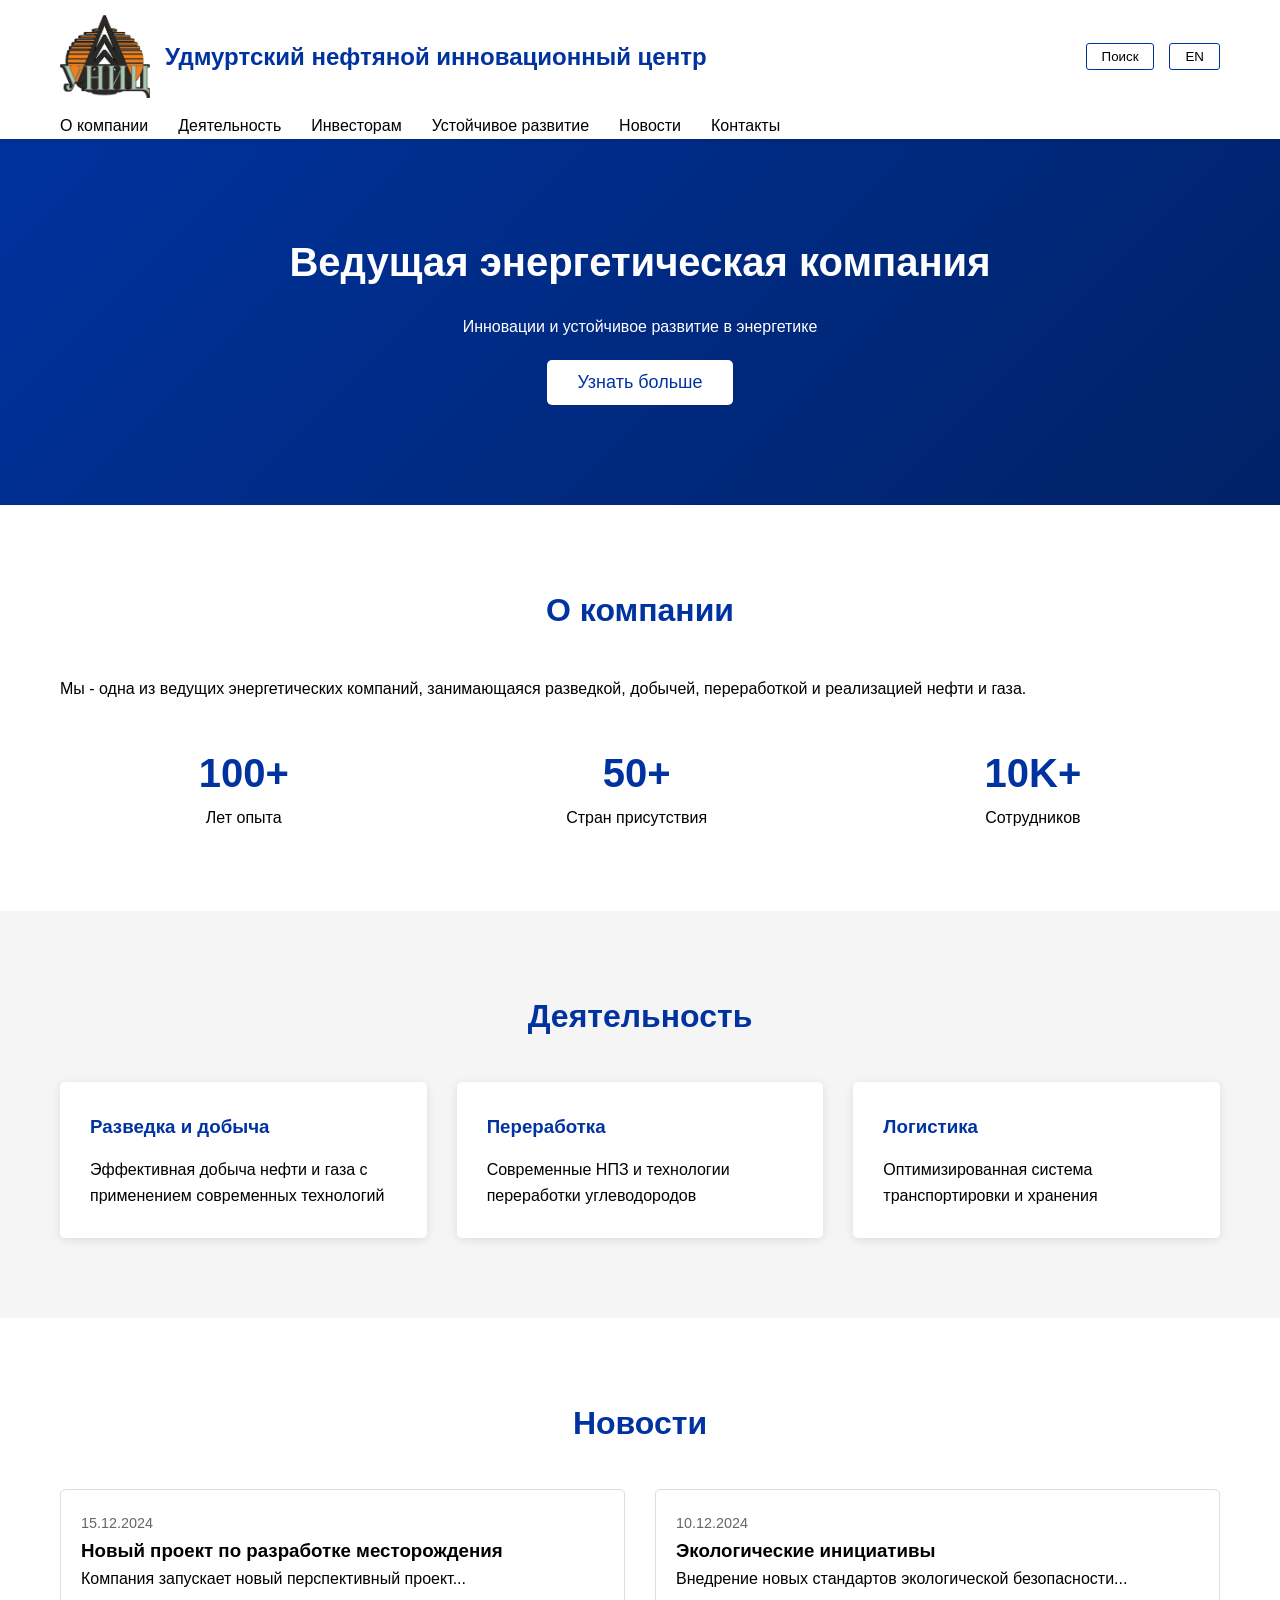
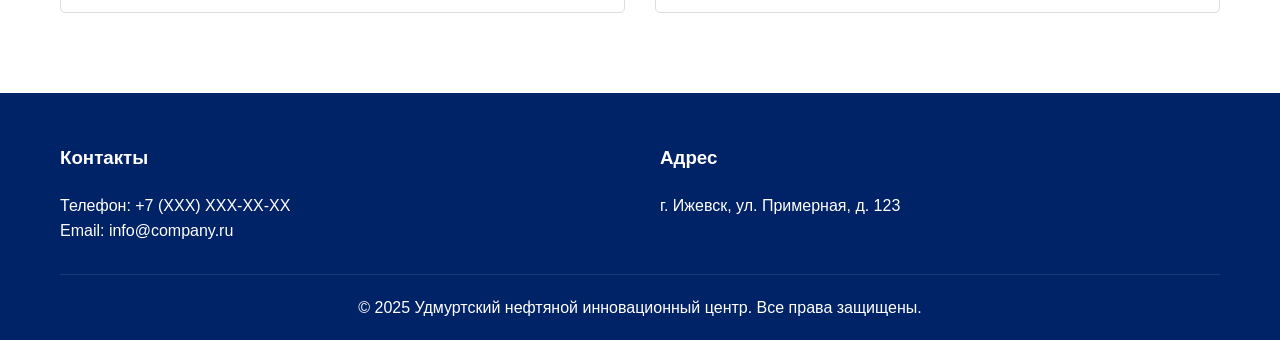
==== index.html @ d70a59a1 "Добавлены .gitignore и HTML шаблон с логотипом УНИЦ" ====
<!DOCTYPE html>
<html lang="ru">
<head>
    <meta charset="UTF-8">
    <meta name="viewport" content="width=device-width, initial-scale=1.0">
    <title>УНИЦ</title>
    <style>
        /* Основные стили */
        * {
            margin: 0;
            padding: 0;
            box-sizing: border-box;
        }

        body {
            font-family: 'Arial', sans-serif;
            color: #000000;
            line-height: 1.6;
        }

        .container {
            max-width: 1200px;
            margin: 0 auto;
            padding: 0 20px;
        }

        /* Цвета */
        :root {
            --primary-blue: #0033a0;
            --dark-blue: #002266;
            --light-blue: #0055cc;
            --white: #ffffff;
            --black: #000000;
            --gray: #f5f5f5;
        }

        /* Шапка */
        .header {
            background: var(--white);
            box-shadow: 0 2px 5px rgba(0,0,0,0.1);
            position: fixed;
            width: 100%;
            top: 0;
            z-index: 1000;
        }

        .header-top {
            display: flex;
            justify-content: space-between;
            align-items: center;
            padding: 15px 0;
        }

        .logo {
            display: flex;
            align-items: center;
            gap: 15px;
        }

        .logo h1 {
            color: var(--primary-blue);
            font-size: 24px;
            white-space: nowrap;
        }

        .logo img {
            display: block;
        }

        .nav-list {
            display: flex;
            list-style: none;
            gap: 30px;
        }

        .nav-list a {
            text-decoration: none;
            color: var(--black);
            font-weight: 500;
            transition: color 0.3s;
        }

        .nav-list a:hover {
            color: var(--primary-blue);
        }

        .header-actions {
            display: flex;
            gap: 15px;
        }

        .search-btn, .lang-switcher, .menu-toggle {
            background: none;
            border: 1px solid var(--primary-blue);
            padding: 5px 15px;
            cursor: pointer;
            border-radius: 3px;
        }

        .menu-toggle {
            display: none;
        }

        /* Главный баннер */
        .hero {
            background: linear-gradient(135deg, var(--primary-blue), var(--dark-blue));
            color: var(--white);
            padding: 150px 0 100px;
            text-align: center;
            margin-top: 80px;
        }

        .hero h2 {
            font-size: 2.5em;
            margin-bottom: 20px;
        }

        .cta-button {
            background: var(--white);
            color: var(--primary-blue);
            border: none;
            padding: 12px 30px;
            font-size: 18px;
            border-radius: 5px;
            cursor: pointer;
            margin-top: 20px;
        }

        /* Секции */
        .section {
            padding: 80px 0;
        }

        .section h2 {
            color: var(--primary-blue);
            margin-bottom: 40px;
            text-align: center;
            font-size: 2em;
        }

        .about {
            background: var(--white);
        }

        .stats {
            display: flex;
            justify-content: space-around;
            margin-top: 40px;
        }

        .stat-item {
            text-align: center;
        }

        .stat-item h3 {
            color: var(--primary-blue);
            font-size: 2.5em;
        }

        /* Деятельность */
        .activities {
            background: var(--gray);
        }

        .activities-grid {
            display: grid;
            grid-template-columns: repeat(auto-fit, minmax(300px, 1fr));
            gap: 30px;
        }

        .activity-card {
            background: var(--white);
            padding: 30px;
            border-radius: 5px;
            box-shadow: 0 2px 10px rgba(0,0,0,0.1);
        }

        .activity-card h3 {
            color: var(--primary-blue);
            margin-bottom: 15px;
        }

        /* Новости */
        .news-grid {
            display: grid;
            grid-template-columns: repeat(auto-fit, minmax(300px, 1fr));
            gap: 30px;
        }

        .news-card {
            border: 1px solid #ddd;
            border-radius: 5px;
            overflow: hidden;
        }

        .news-content {
            padding: 20px;
        }

        .news-date {
            color: #666;
            font-size: 0.9em;
        }

        /* Футер */
        .footer {
            background: var(--dark-blue);
            color: var(--white);
            padding: 50px 0 20px;
        }

        .footer-content {
            display: grid;
            grid-template-columns: repeat(auto-fit, minmax(250px, 1fr));
            gap: 40px;
            margin-bottom: 30px;
        }

        .footer-section h3 {
            margin-bottom: 20px;
        }

        .footer-bottom {
            text-align: center;
            padding-top: 20px;
            border-top: 1px solid rgba(255,255,255,0.1);
        }

        /* Адаптивность */
        @media (max-width: 768px) {
            .menu-toggle {
                display: block;
            }

            .nav {
                display: none;
            }

            .nav-open {
                display: block;
            }

            .nav-list {
                flex-direction: column;
                gap: 10px;
            }

            .stats {
                flex-direction: column;
                gap: 20px;
            }

            .hero h2 {
                font-size: 2em;
            }

            .logo h1 {
                font-size: 18px;
            }

            .logo img {
                width: 70px;
            }
        }

        @media (max-width: 480px) {
            .logo h1 {
                font-size: 16px;
            }

            .logo img {
                width: 60px;
            }
        }
    </style>
</head>
<body>
    <!-- Шапка -->
    <header class="header">
        <div class="container">
            <div class="header-top">
                <div class="logo">
                    <img src="images/ikonYNICZ.png" alt="Логотип УНИЦ" width="90">
                    <h1>Удмуртский нефтяной инновационный центр</h1>
                </div>
                <div class="header-actions">
                    <button class="search-btn">Поиск</button>
                    <button class="lang-switcher">EN</button>
                    <button class="menu-toggle" onclick="toggleMenu()">☰</button>
                </div>
            </div>
            <nav class="nav" id="mainNav">
                <ul class="nav-list">
                    <li><a href="#about">О компании</a></li>
                    <li><a href="#activities">Деятельность</a></li>
                    <li><a href="#investors">Инвесторам</a></li>
                    <li><a href="#sustainability">Устойчивое развитие</a></li>
                    <li><a href="#news">Новости</a></li>
                    <li><a href="#contacts">Контакты</a></li>
                </ul>
            </nav>
        </div>
    </header>

    <!-- Главный баннер -->
    <section class="hero">
        <div class="container">
            <h2>Ведущая энергетическая компания</h2>
            <p>Инновации и устойчивое развитие в энергетике</p>
            <button class="cta-button" onclick="scrollToSection('about')">Узнать больше</button>
        </div>
    </section>

    <!-- О компании -->
    <section id="about" class="about section">
        <div class="container">
            <h2>О компании</h2>
            <div class="about-content">
                <p>Мы - одна из ведущих энергетических компаний, занимающаяся разведкой, добычей, переработкой и реализацией нефти и газа.</p>
                <div class="stats">
                    <div class="stat-item">
                        <h3>100+</h3>
                        <p>Лет опыта</p>
                    </div>
                    <div class="stat-item">
                        <h3>50+</h3>
                        <p>Стран присутствия</p>
                    </div>
                    <div class="stat-item">
                        <h3>10K+</h3>
                        <p>Сотрудников</p>
                    </div>
                </div>
            </div>
        </div>
    </section>

    <!-- Деятельность -->
    <section id="activities" class="activities section">
        <div class="container">
            <h2>Деятельность</h2>
            <div class="activities-grid">
                <div class="activity-card">
                    <h3>Разведка и добыча</h3>
                    <p>Эффективная добыча нефти и газа с применением современных технологий</p>
                </div>
                <div class="activity-card">
                    <h3>Переработка</h3>
                    <p>Современные НПЗ и технологии переработки углеводородов</p>
                </div>
                <div class="activity-card">
                    <h3>Логистика</h3>
                    <p>Оптимизированная система транспортировки и хранения</p>
                </div>
            </div>
        </div>
    </section>

    <!-- Новости -->
    <section id="news" class="news section">
        <div class="container">
            <h2>Новости</h2>
            <div class="news-grid">
                <div class="news-card">
                    <div class="news-content">
                        <span class="news-date">15.12.2024</span>
                        <h3>Новый проект по разработке месторождения</h3>
                        <p>Компания запускает новый перспективный проект...</p>
                    </div>
                </div>
                <div class="news-card">
                    <div class="news-content">
                        <span class="news-date">10.12.2024</span>
                        <h3>Экологические инициативы</h3>
                        <p>Внедрение новых стандартов экологической безопасности...</p>
                    </div>
                </div>
            </div>
        </div>
    </section>

    <!-- Футер -->
    <footer class="footer">
        <div class="container">
            <div class="footer-content">
                <div class="footer-section">
                    <h3>Контакты</h3>
                    <p>Телефон: +7 (XXX) XXX-XX-XX</p>
                    <p>Email: info@company.ru</p>
                </div>
                <div class="footer-section">
                    <h3>Адрес</h3>
                    <p>г. Ижевск, ул. Примерная, д. 123</p>
                </div>
            </div>
            <div class="footer-bottom">
                <p>&copy; 2025 Удмуртский нефтяной инновационный центр. Все права защищены.</p>
            </div>
        </div>
    </footer>

    <script>
        // Функция для переключения меню на мобильных устройствах
        function toggleMenu() {
            const nav = document.getElementById('mainNav');
            nav.classList.toggle('nav-open');
        }

        // Плавная прокрутка к секциям
        function scrollToSection(sectionId) {
            document.getElementById(sectionId).scrollIntoView({
                behavior: 'smooth'
            });
        }

        // Добавляем плавную прокрутку для всех ссылок навигации
        document.querySelectorAll('a[href^="#"]').forEach(anchor => {
            anchor.addEventListener('click', function (e) {
                e.preventDefault();
                const targetId = this.getAttribute('href').substring(1);
                scrollToSection(targetId);
                
                // Закрываем меню на мобильных после клика
                if (window.innerWidth <= 768) {
                    toggleMenu();
                }
            });
        });
    </script>
</body>
</html>
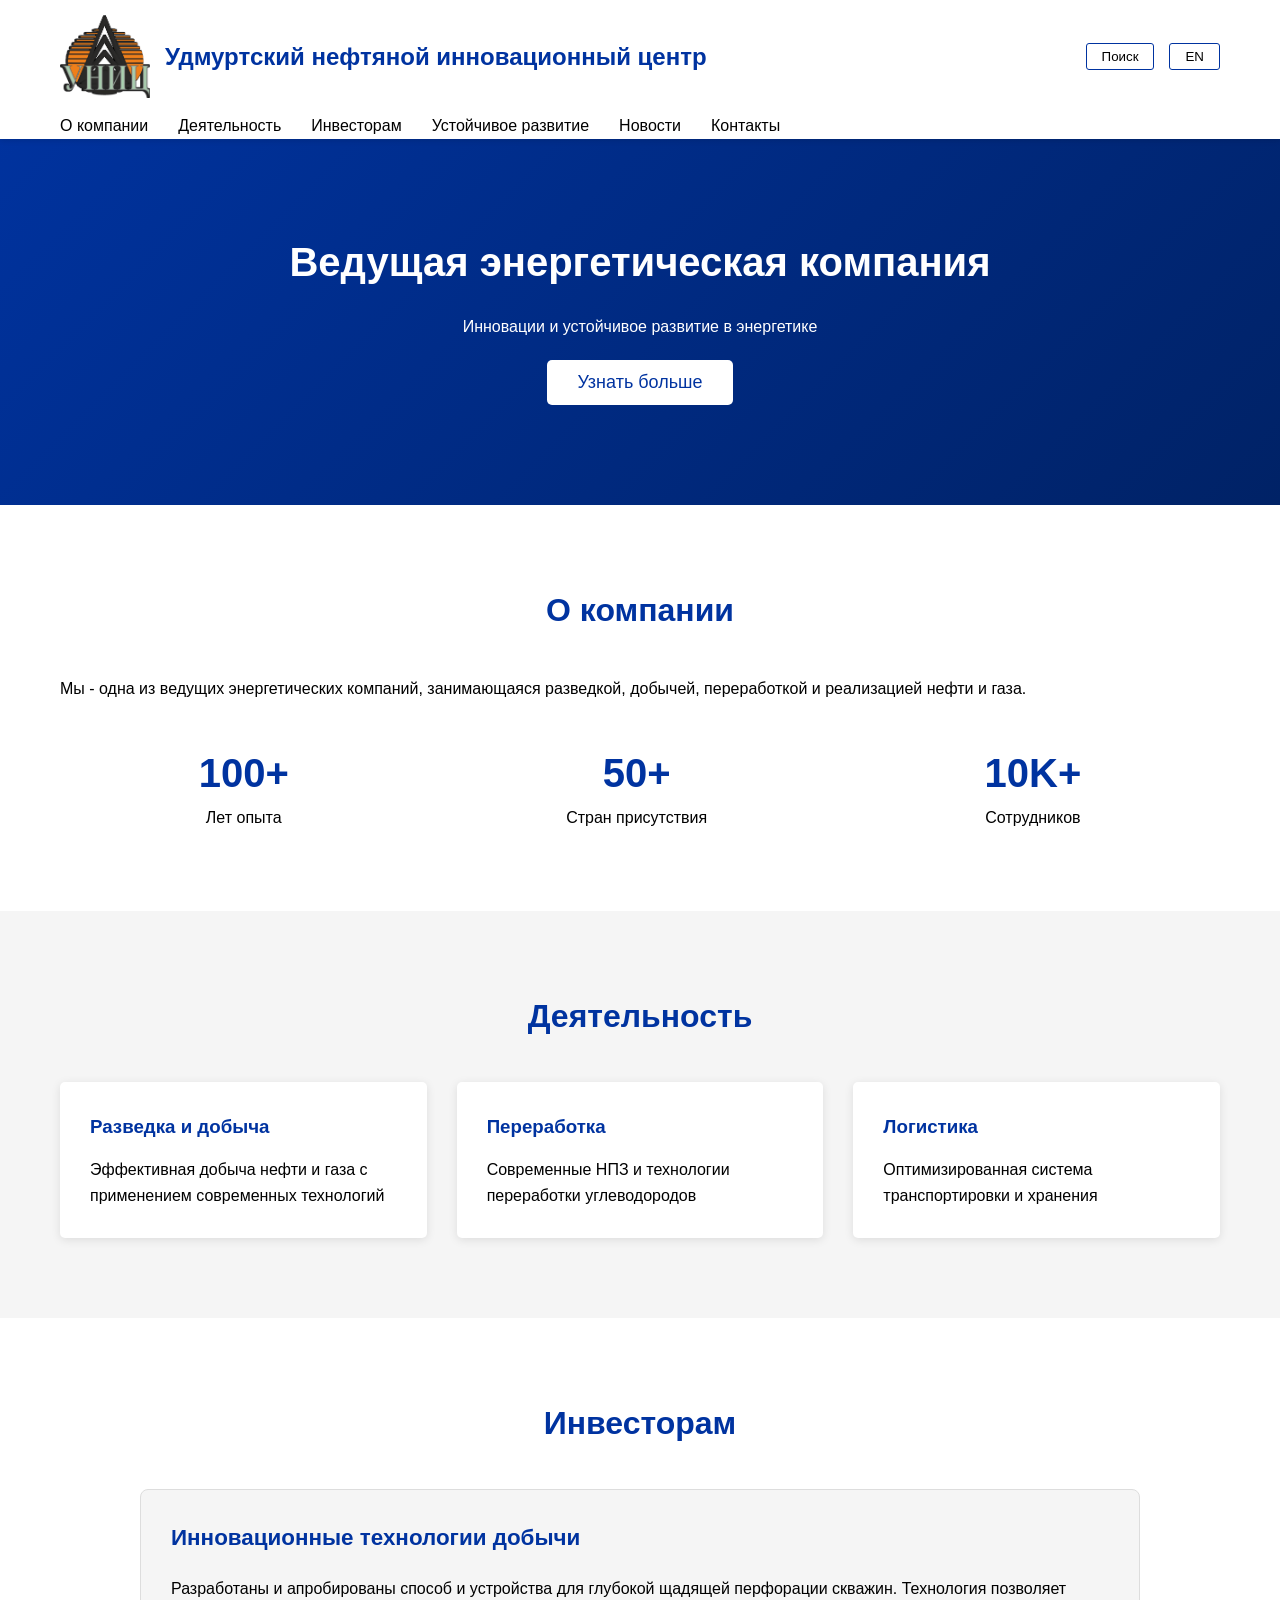
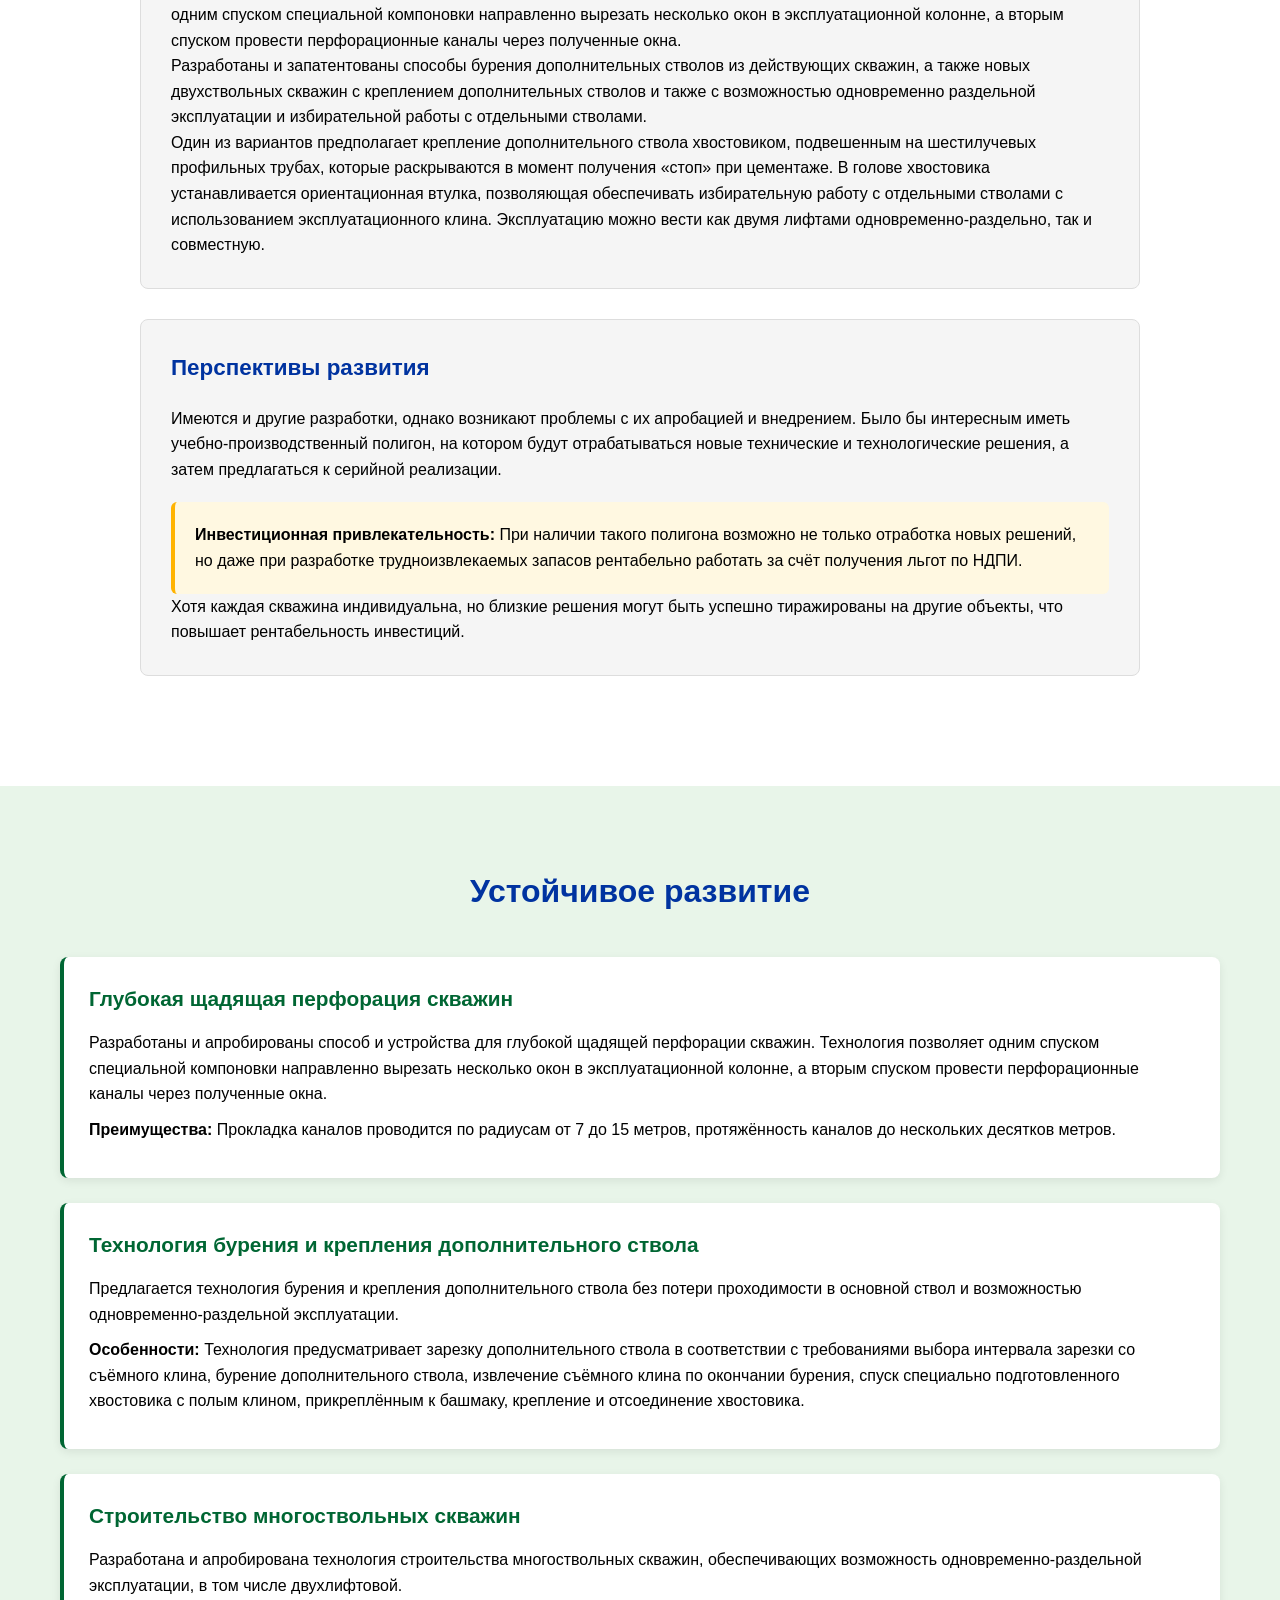
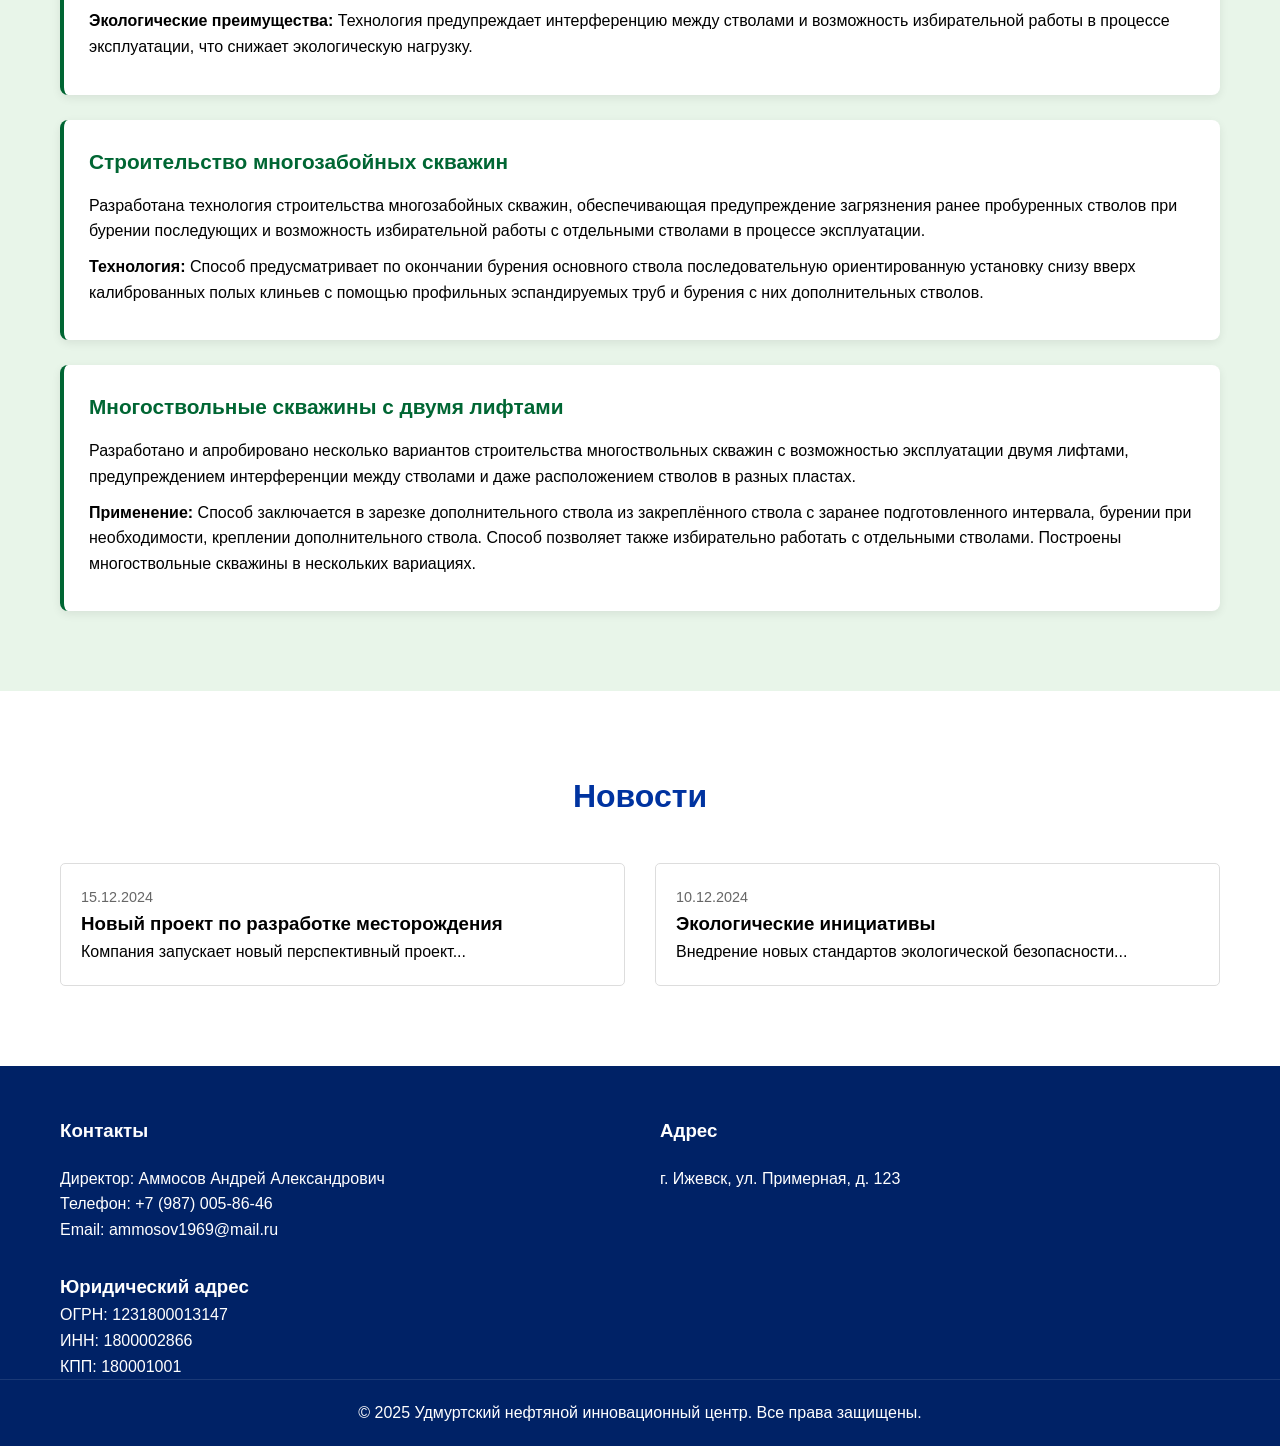
==== commit 993cf1ab: "устойчивое развитие и инвесторам модифийированы" ====
--- a/index.html
+++ b/index.html
@@ -32,6 +32,8 @@
             --white: #ffffff;
             --black: #000000;
             --gray: #f5f5f5;
+            --green: #006633;
+            --light-green: #e8f5e9;
         }
 
         /* Шапка */
@@ -180,6 +182,67 @@
             margin-bottom: 15px;
         }
 
+        /* Устойчивое развитие */
+        .sustainability {
+            background: var(--light-green);
+        }
+
+        .technology-list {
+            display: flex;
+            flex-direction: column;
+            gap: 25px;
+        }
+
+        .technology-item {
+            background: var(--white);
+            padding: 25px;
+            border-radius: 8px;
+            box-shadow: 0 3px 10px rgba(0,0,0,0.08);
+            border-left: 4px solid var(--green);
+        }
+
+        .technology-item h3 {
+            color: var(--green);
+            margin-bottom: 15px;
+            font-size: 1.3em;
+        }
+
+        .technology-item p {
+            margin-bottom: 10px;
+        }
+
+        /* Инвесторам */
+        .investors {
+            background: var(--white);
+        }
+
+        .investors-content {
+            max-width: 1000px;
+            margin: 0 auto;
+        }
+
+        .investors-block {
+            background: var(--gray);
+            padding: 30px;
+            border-radius: 8px;
+            margin-bottom: 30px;
+            border: 1px solid #ddd;
+        }
+
+        .investors-block h3 {
+            color: var(--primary-blue);
+            margin-bottom: 20px;
+            font-size: 1.4em;
+        }
+
+        .highlight {
+            background: #fff8e1;
+            padding: 20px;
+            border-radius: 6px;
+            border-left: 4px solid #ffb300;
+            margin-top: 20px;
+        }
+
         /* Новости */
         .news-grid {
             display: grid;
@@ -260,6 +323,14 @@
 
             .logo img {
                 width: 70px;
+            }
+
+            .technology-item {
+                padding: 20px;
+            }
+
+            .investors-block {
+                padding: 20px;
             }
         }
 
@@ -356,6 +427,72 @@
         </div>
     </section>
 
+    <!-- Инвесторам -->
+    <section id="investors" class="investors section">
+        <div class="container">
+            <h2>Инвесторам</h2>
+            <div class="investors-content">
+                <div class="investors-block">
+                    <h3>Инновационные технологии добычи</h3>
+                    <p>Разработаны и апробированы способ и устройства для глубокой щадящей перфорации скважин. Технология позволяет одним спуском специальной компоновки направленно вырезать несколько окон в эксплуатационной колонне, а вторым спуском провести перфорационные каналы через полученные окна.</p>
+                    
+                    <p>Разработаны и запатентованы способы бурения дополнительных стволов из действующих скважин, а также новых двухствольных скважин с креплением дополнительных стволов и также с возможностью одновременно раздельной эксплуатации и избирательной работы с отдельными стволами.</p>
+                    
+                    <p>Один из вариантов предполагает крепление дополнительного ствола хвостовиком, подвешенным на шестилучевых профильных трубах, которые раскрываются в момент получения «стоп» при цементаже. В голове хвостовика устанавливается ориентационная втулка, позволяющая обеспечивать избирательную работу с отдельными стволами с использованием эксплуатационного клина. Эксплуатацию можно вести как двумя лифтами одновременно-раздельно, так и совместную.</p>
+                </div>
+                
+                <div class="investors-block">
+                    <h3>Перспективы развития</h3>
+                    <p>Имеются и другие разработки, однако возникают проблемы с их апробацией и внедрением. Было бы интересным иметь учебно-производственный полигон, на котором будут отрабатываться новые технические и технологические решения, а затем предлагаться к серийной реализации.</p>
+                    
+                    <div class="highlight">
+                        <p><strong>Инвестиционная привлекательность:</strong> При наличии такого полигона возможно не только отработка новых решений, но даже при разработке трудноизвлекаемых запасов рентабельно работать за счёт получения льгот по НДПИ.</p>
+                    </div>
+                    
+                    <p>Хотя каждая скважина индивидуальна, но близкие решения могут быть успешно тиражированы на другие объекты, что повышает рентабельность инвестиций.</p>
+                </div>
+            </div>
+        </div>
+    </section>
+
+    <!-- Устойчивое развитие -->
+    <section id="sustainability" class="sustainability section">
+        <div class="container">
+            <h2>Устойчивое развитие</h2>
+            <div class="technology-list">
+                <div class="technology-item">
+                    <h3>Глубокая щадящая перфорация скважин</h3>
+                    <p>Разработаны и апробированы способ и устройства для глубокой щадящей перфорации скважин. Технология позволяет одним спуском специальной компоновки направленно вырезать несколько окон в эксплуатационной колонне, а вторым спуском провести перфорационные каналы через полученные окна.</p>
+                    <p><strong>Преимущества:</strong> Прокладка каналов проводится по радиусам от 7 до 15 метров, протяжённость каналов до нескольких десятков метров.</p>
+                </div>
+                
+                <div class="technology-item">
+                    <h3>Технология бурения и крепления дополнительного ствола</h3>
+                    <p>Предлагается технология бурения и крепления дополнительного ствола без потери проходимости в основной ствол и возможностью одновременно-раздельной эксплуатации.</p>
+                    <p><strong>Особенности:</strong> Технология предусматривает зарезку дополнительного ствола в соответствии с требованиями выбора интервала зарезки со съёмного клина, бурение дополнительного ствола, извлечение съёмного клина по окончании бурения, спуск специально подготовленного хвостовика с полым клином, прикреплённым к башмаку, крепление и отсоединение хвостовика.</p>
+                </div>
+                
+                <div class="technology-item">
+                    <h3>Строительство многоствольных скважин</h3>
+                    <p>Разработана и апробирована технология строительства многоствольных скважин, обеспечивающих возможность одновременно-раздельной эксплуатации, в том числе двухлифтовой.</p>
+                    <p><strong>Экологические преимущества:</strong> Технология предупреждает интерференцию между стволами и возможность избирательной работы в процессе эксплуатации, что снижает экологическую нагрузку.</p>
+                </div>
+                
+                <div class="technology-item">
+                    <h3>Строительство многозабойных скважин</h3>
+                    <p>Разработана технология строительства многозабойных скважин, обеспечивающая предупреждение загрязнения ранее пробуренных стволов при бурении последующих и возможность избирательной работы с отдельными стволами в процессе эксплуатации.</p>
+                    <p><strong>Технология:</strong> Способ предусматривает по окончании бурения основного ствола последовательную ориентированную установку снизу вверх калиброванных полых клиньев с помощью профильных эспандируемых труб и бурения с них дополнительных стволов.</p>
+                </div>
+                
+                <div class="technology-item">
+                    <h3>Многоствольные скважины с двумя лифтами</h3>
+                    <p>Разработано и апробировано несколько вариантов строительства многоствольных скважин с возможностью эксплуатации двумя лифтами, предупреждением интерференции между стволами и даже расположением стволов в разных пластах.</p>
+                    <p><strong>Применение:</strong> Способ заключается в зарезке дополнительного ствола из закреплённого ствола с заранее подготовленного интервала, бурении при необходимости, креплении дополнительного ствола. Способ позволяет также избирательно работать с отдельными стволами. Построены многоствольные скважины в нескольких вариациях.</p>
+                </div>
+            </div>
+        </div>
+    </section>
+
     <!-- Новости -->
     <section id="news" class="news section">
         <div class="container">
@@ -380,19 +517,25 @@
     </section>
 
     <!-- Футер -->
-    <footer class="footer">
+    <footer id="contacts" class="footer">
         <div class="container">
             <div class="footer-content">
                 <div class="footer-section">
                     <h3>Контакты</h3>
-                    <p>Телефон: +7 (XXX) XXX-XX-XX</p>
-                    <p>Email: info@company.ru</p>
+                    <p>Директор: Аммосов Андрей Александрович</p>
+                    <p>Телефон: +7 (987) 005-86-46</p>
+                    <p>Email: ammosov1969@mail.ru</p>
                 </div>
                 <div class="footer-section">
                     <h3>Адрес</h3>
                     <p>г. Ижевск, ул. Примерная, д. 123</p>
                 </div>
-            </div>
+                </div class="footer-section">
+                    <h3>Юридический адрес</h3>
+                    <p>ОГРН: 1231800013147</p>
+                    <p>ИНН: 1800002866</p>
+                    <p>КПП: 180001001</p>
+                </div>
             <div class="footer-bottom">
                 <p>&copy; 2025 Удмуртский нефтяной инновационный центр. Все права защищены.</p>
             </div>
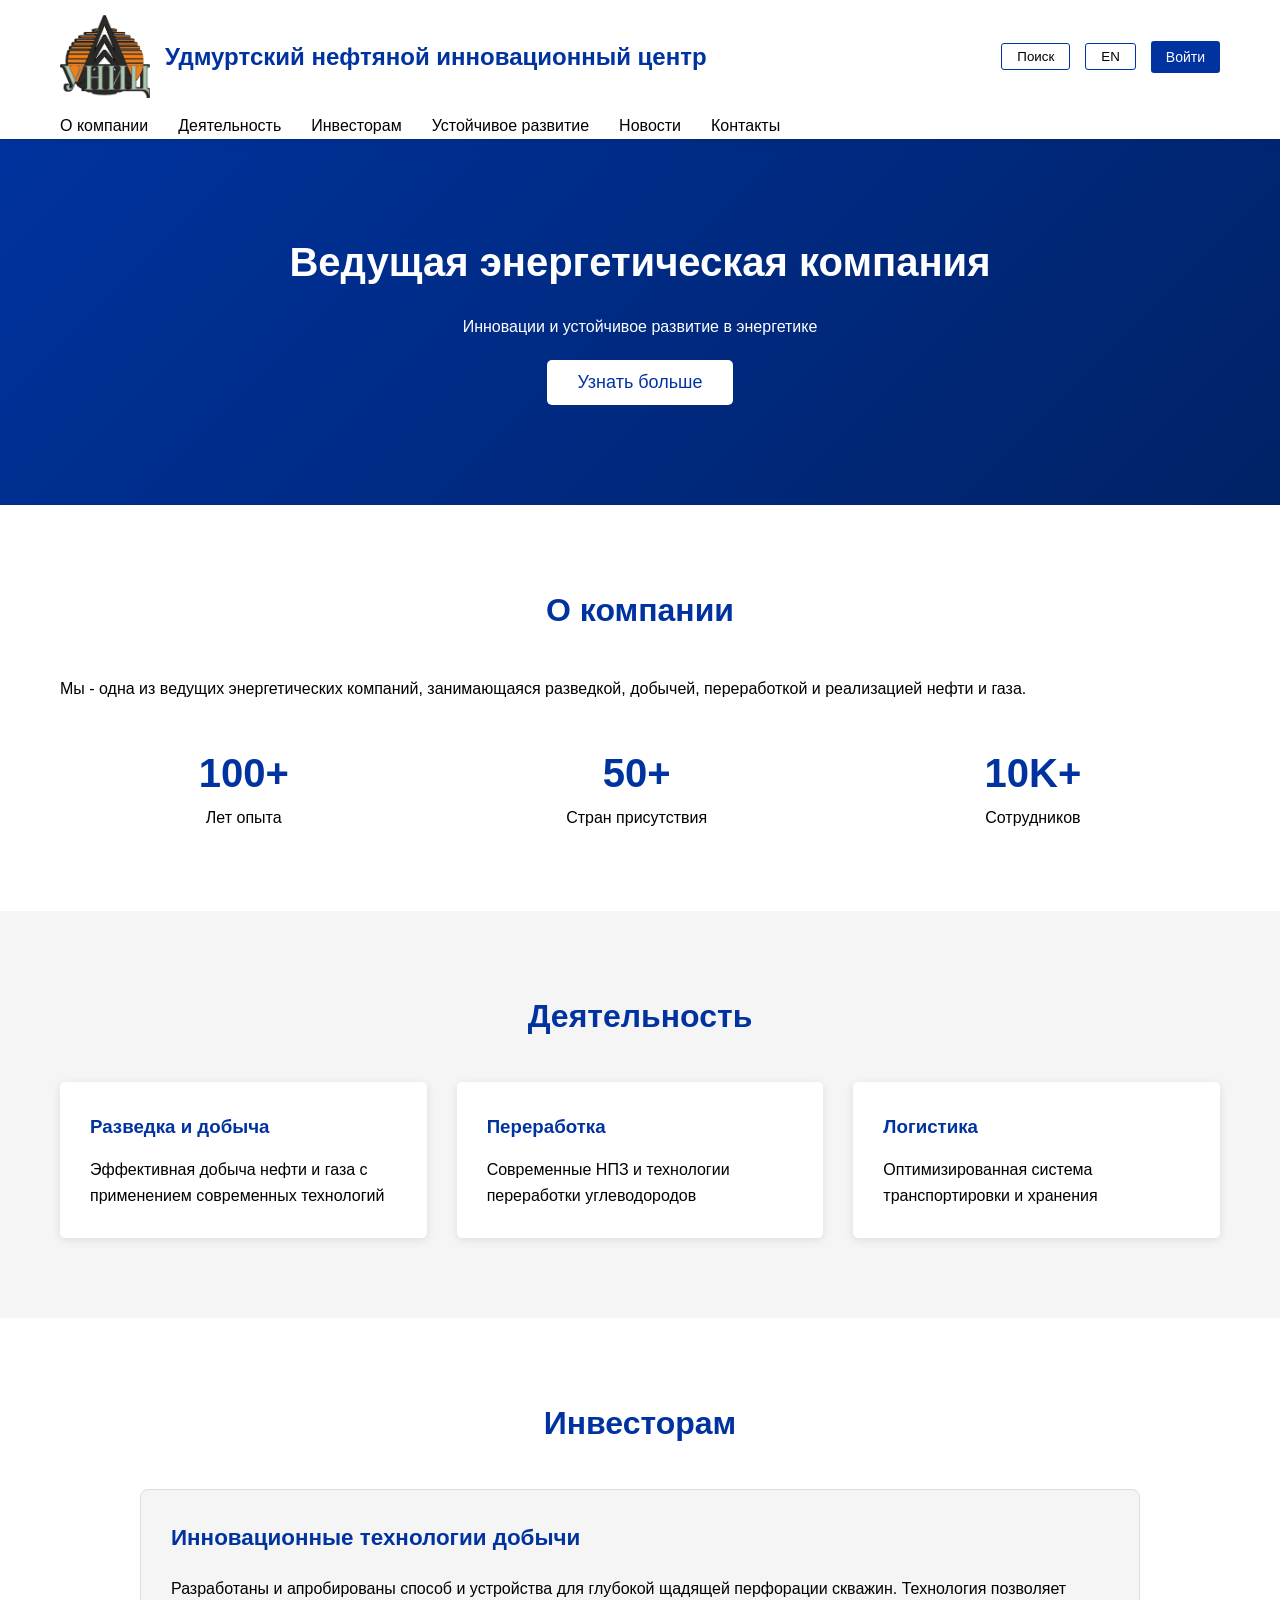
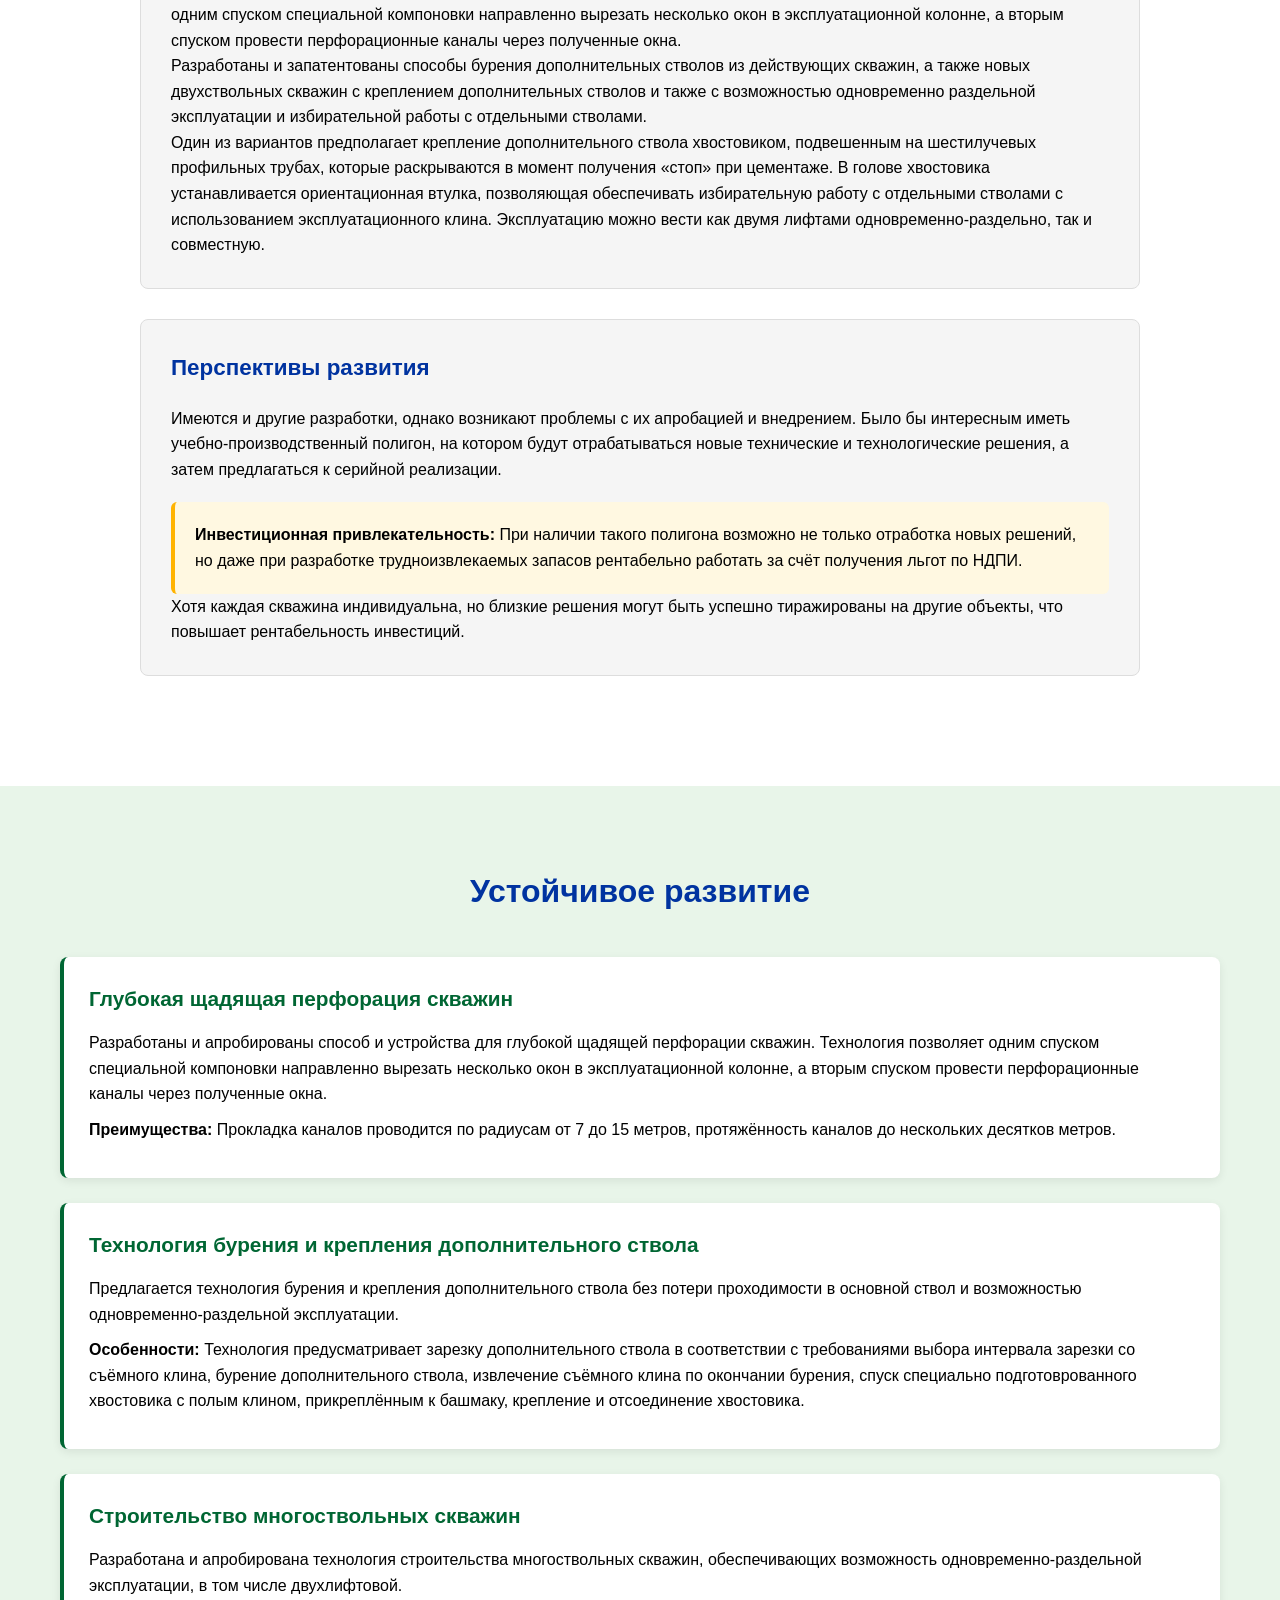
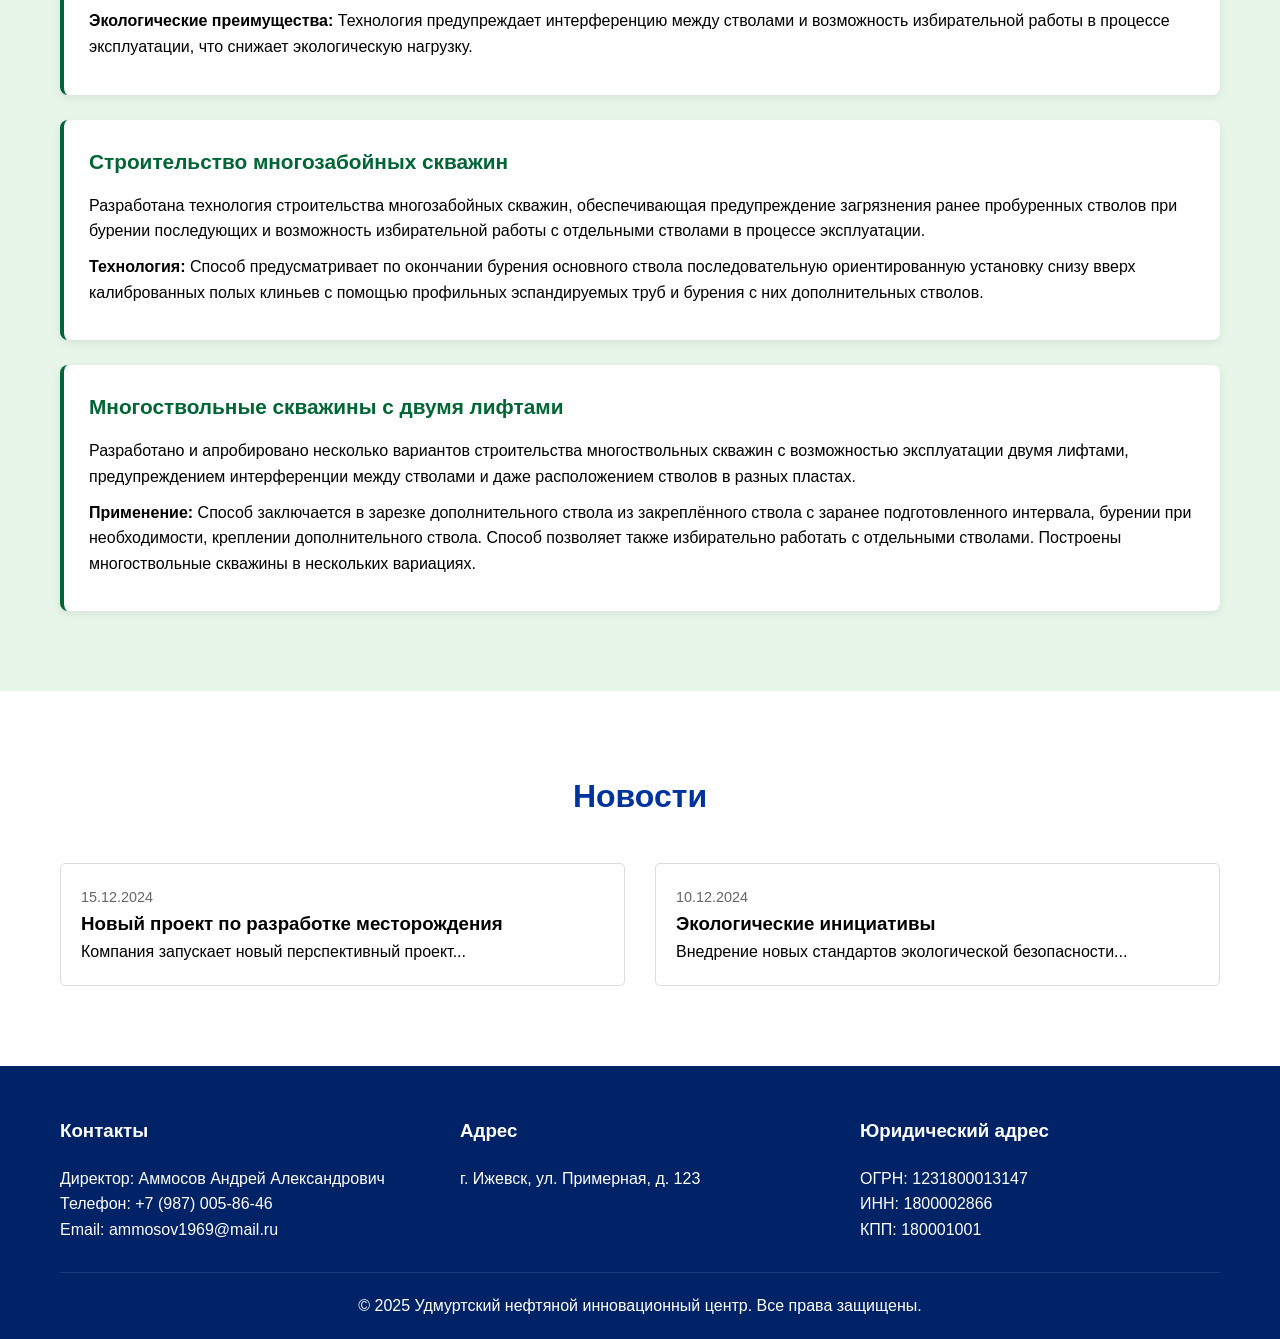
==== commit 6519f6d1: "фронт" ====
--- a/index.html
+++ b/index.html
@@ -4,346 +4,7 @@
     <meta charset="UTF-8">
     <meta name="viewport" content="width=device-width, initial-scale=1.0">
     <title>УНИЦ</title>
-    <style>
-        /* Основные стили */
-        * {
-            margin: 0;
-            padding: 0;
-            box-sizing: border-box;
-        }
-
-        body {
-            font-family: 'Arial', sans-serif;
-            color: #000000;
-            line-height: 1.6;
-        }
-
-        .container {
-            max-width: 1200px;
-            margin: 0 auto;
-            padding: 0 20px;
-        }
-
-        /* Цвета */
-        :root {
-            --primary-blue: #0033a0;
-            --dark-blue: #002266;
-            --light-blue: #0055cc;
-            --white: #ffffff;
-            --black: #000000;
-            --gray: #f5f5f5;
-            --green: #006633;
-            --light-green: #e8f5e9;
-        }
-
-        /* Шапка */
-        .header {
-            background: var(--white);
-            box-shadow: 0 2px 5px rgba(0,0,0,0.1);
-            position: fixed;
-            width: 100%;
-            top: 0;
-            z-index: 1000;
-        }
-
-        .header-top {
-            display: flex;
-            justify-content: space-between;
-            align-items: center;
-            padding: 15px 0;
-        }
-
-        .logo {
-            display: flex;
-            align-items: center;
-            gap: 15px;
-        }
-
-        .logo h1 {
-            color: var(--primary-blue);
-            font-size: 24px;
-            white-space: nowrap;
-        }
-
-        .logo img {
-            display: block;
-        }
-
-        .nav-list {
-            display: flex;
-            list-style: none;
-            gap: 30px;
-        }
-
-        .nav-list a {
-            text-decoration: none;
-            color: var(--black);
-            font-weight: 500;
-            transition: color 0.3s;
-        }
-
-        .nav-list a:hover {
-            color: var(--primary-blue);
-        }
-
-        .header-actions {
-            display: flex;
-            gap: 15px;
-        }
-
-        .search-btn, .lang-switcher, .menu-toggle {
-            background: none;
-            border: 1px solid var(--primary-blue);
-            padding: 5px 15px;
-            cursor: pointer;
-            border-radius: 3px;
-        }
-
-        .menu-toggle {
-            display: none;
-        }
-
-        /* Главный баннер */
-        .hero {
-            background: linear-gradient(135deg, var(--primary-blue), var(--dark-blue));
-            color: var(--white);
-            padding: 150px 0 100px;
-            text-align: center;
-            margin-top: 80px;
-        }
-
-        .hero h2 {
-            font-size: 2.5em;
-            margin-bottom: 20px;
-        }
-
-        .cta-button {
-            background: var(--white);
-            color: var(--primary-blue);
-            border: none;
-            padding: 12px 30px;
-            font-size: 18px;
-            border-radius: 5px;
-            cursor: pointer;
-            margin-top: 20px;
-        }
-
-        /* Секции */
-        .section {
-            padding: 80px 0;
-        }
-
-        .section h2 {
-            color: var(--primary-blue);
-            margin-bottom: 40px;
-            text-align: center;
-            font-size: 2em;
-        }
-
-        .about {
-            background: var(--white);
-        }
-
-        .stats {
-            display: flex;
-            justify-content: space-around;
-            margin-top: 40px;
-        }
-
-        .stat-item {
-            text-align: center;
-        }
-
-        .stat-item h3 {
-            color: var(--primary-blue);
-            font-size: 2.5em;
-        }
-
-        /* Деятельность */
-        .activities {
-            background: var(--gray);
-        }
-
-        .activities-grid {
-            display: grid;
-            grid-template-columns: repeat(auto-fit, minmax(300px, 1fr));
-            gap: 30px;
-        }
-
-        .activity-card {
-            background: var(--white);
-            padding: 30px;
-            border-radius: 5px;
-            box-shadow: 0 2px 10px rgba(0,0,0,0.1);
-        }
-
-        .activity-card h3 {
-            color: var(--primary-blue);
-            margin-bottom: 15px;
-        }
-
-        /* Устойчивое развитие */
-        .sustainability {
-            background: var(--light-green);
-        }
-
-        .technology-list {
-            display: flex;
-            flex-direction: column;
-            gap: 25px;
-        }
-
-        .technology-item {
-            background: var(--white);
-            padding: 25px;
-            border-radius: 8px;
-            box-shadow: 0 3px 10px rgba(0,0,0,0.08);
-            border-left: 4px solid var(--green);
-        }
-
-        .technology-item h3 {
-            color: var(--green);
-            margin-bottom: 15px;
-            font-size: 1.3em;
-        }
-
-        .technology-item p {
-            margin-bottom: 10px;
-        }
-
-        /* Инвесторам */
-        .investors {
-            background: var(--white);
-        }
-
-        .investors-content {
-            max-width: 1000px;
-            margin: 0 auto;
-        }
-
-        .investors-block {
-            background: var(--gray);
-            padding: 30px;
-            border-radius: 8px;
-            margin-bottom: 30px;
-            border: 1px solid #ddd;
-        }
-
-        .investors-block h3 {
-            color: var(--primary-blue);
-            margin-bottom: 20px;
-            font-size: 1.4em;
-        }
-
-        .highlight {
-            background: #fff8e1;
-            padding: 20px;
-            border-radius: 6px;
-            border-left: 4px solid #ffb300;
-            margin-top: 20px;
-        }
-
-        /* Новости */
-        .news-grid {
-            display: grid;
-            grid-template-columns: repeat(auto-fit, minmax(300px, 1fr));
-            gap: 30px;
-        }
-
-        .news-card {
-            border: 1px solid #ddd;
-            border-radius: 5px;
-            overflow: hidden;
-        }
-
-        .news-content {
-            padding: 20px;
-        }
-
-        .news-date {
-            color: #666;
-            font-size: 0.9em;
-        }
-
-        /* Футер */
-        .footer {
-            background: var(--dark-blue);
-            color: var(--white);
-            padding: 50px 0 20px;
-        }
-
-        .footer-content {
-            display: grid;
-            grid-template-columns: repeat(auto-fit, minmax(250px, 1fr));
-            gap: 40px;
-            margin-bottom: 30px;
-        }
-
-        .footer-section h3 {
-            margin-bottom: 20px;
-        }
-
-        .footer-bottom {
-            text-align: center;
-            padding-top: 20px;
-            border-top: 1px solid rgba(255,255,255,0.1);
-        }
-
-        /* Адаптивность */
-        @media (max-width: 768px) {
-            .menu-toggle {
-                display: block;
-            }
-
-            .nav {
-                display: none;
-            }
-
-            .nav-open {
-                display: block;
-            }
-
-            .nav-list {
-                flex-direction: column;
-                gap: 10px;
-            }
-
-            .stats {
-                flex-direction: column;
-                gap: 20px;
-            }
-
-            .hero h2 {
-                font-size: 2em;
-            }
-
-            .logo h1 {
-                font-size: 18px;
-            }
-
-            .logo img {
-                width: 70px;
-            }
-
-            .technology-item {
-                padding: 20px;
-            }
-
-            .investors-block {
-                padding: 20px;
-            }
-        }
-
-        @media (max-width: 480px) {
-            .logo h1 {
-                font-size: 16px;
-            }
-
-            .logo img {
-                width: 60px;
-            }
-        }
-    </style>
+    <link rel="stylesheet" href="./style.css">
 </head>
 <body>
     <!-- Шапка -->
@@ -357,6 +18,8 @@
                 <div class="header-actions">
                     <button class="search-btn">Поиск</button>
                     <button class="lang-switcher">EN</button>
+                    <!-- Кнопка входа -->
+                    <a href="login.html" class="login-btn">Войти</a>
                     <button class="menu-toggle" onclick="toggleMenu()">☰</button>
                 </div>
             </div>
@@ -469,7 +132,7 @@
                 <div class="technology-item">
                     <h3>Технология бурения и крепления дополнительного ствола</h3>
                     <p>Предлагается технология бурения и крепления дополнительного ствола без потери проходимости в основной ствол и возможностью одновременно-раздельной эксплуатации.</p>
-                    <p><strong>Особенности:</strong> Технология предусматривает зарезку дополнительного ствола в соответствии с требованиями выбора интервала зарезки со съёмного клина, бурение дополнительного ствола, извлечение съёмного клина по окончании бурения, спуск специально подготовленного хвостовика с полым клином, прикреплённым к башмаку, крепление и отсоединение хвостовика.</p>
+                    <p><strong>Особенности:</strong> Технология предусматривает зарезку дополнительного ствола в соответствии с требованиями выбора интервала зарезки со съёмного клина, бурение дополнительного ствола, извлечение съёмного клина по окончании бурения, спуск специально подготоврованного хвостовика с полым клином, прикреплённым к башмаку, крепление и отсоединение хвостовика.</p>
                 </div>
                 
                 <div class="technology-item">
@@ -530,12 +193,13 @@
                     <h3>Адрес</h3>
                     <p>г. Ижевск, ул. Примерная, д. 123</p>
                 </div>
-                </div class="footer-section">
+                <div class="footer-section">
                     <h3>Юридический адрес</h3>
                     <p>ОГРН: 1231800013147</p>
                     <p>ИНН: 1800002866</p>
                     <p>КПП: 180001001</p>
                 </div>
+            </div>
             <div class="footer-bottom">
                 <p>&copy; 2025 Удмуртский нефтяной инновационный центр. Все права защищены.</p>
             </div>
--- a/style.css
+++ b/style.css
@@ -0,0 +1,596 @@
+/* === ОСНОВНЫЕ СТИЛИ ВАШЕГО САЙТА === */
+* {
+    margin: 0;
+    padding: 0;
+    box-sizing: border-box;
+}
+
+body {
+    font-family: 'Arial', sans-serif;
+    color: #000000;
+    line-height: 1.6;
+}
+
+.container {
+    max-width: 1200px;
+    margin: 0 auto;
+    padding: 0 20px;
+}
+
+/* Цвета */
+:root {
+    --primary-blue: #0033a0;
+    --dark-blue: #002266;
+    --light-blue: #0055cc;
+    --white: #ffffff;
+    --black: #000000;
+    --gray: #f5f5f5;
+    --green: #006633;
+    --light-green: #e8f5e9;
+}
+
+/* Шапка */
+.header {
+    background: var(--white);
+    box-shadow: 0 2px 5px rgba(0,0,0,0.1);
+    position: fixed;
+    width: 100%;
+    top: 0;
+    z-index: 1000;
+}
+
+.header-top {
+    display: flex;
+    justify-content: space-between;
+    align-items: center;
+    padding: 15px 0;
+}
+
+.logo {
+    display: flex;
+    align-items: center;
+    gap: 15px;
+}
+
+.logo h1 {
+    color: var(--primary-blue);
+    font-size: 24px;
+    white-space: nowrap;
+}
+
+.logo img {
+    display: block;
+}
+
+.nav-list {
+    display: flex;
+    list-style: none;
+    gap: 30px;
+}
+
+.nav-list a {
+    text-decoration: none;
+    color: var(--black);
+    font-weight: 500;
+    transition: color 0.3s;
+}
+
+.nav-list a:hover {
+    color: var(--primary-blue);
+}
+
+.header-actions {
+    display: flex;
+    gap: 15px;
+    align-items: center;
+}
+
+.search-btn, .lang-switcher, .menu-toggle {
+    background: none;
+    border: 1px solid var(--primary-blue);
+    padding: 5px 15px;
+    cursor: pointer;
+    border-radius: 3px;
+}
+
+/* Кнопка входа */
+.login-btn {
+    background: var(--primary-blue);
+    color: white;
+    border: none;
+    padding: 5px 15px;
+    border-radius: 3px;
+    cursor: pointer;
+    text-decoration: none;
+    font-size: 14px;
+    display: inline-block;
+}
+
+.menu-toggle {
+    display: none;
+}
+
+/* Главный баннер */
+.hero {
+    background: linear-gradient(135deg, var(--primary-blue), var(--dark-blue));
+    color: var(--white);
+    padding: 150px 0 100px;
+    text-align: center;
+    margin-top: 80px;
+}
+
+.hero h2 {
+    font-size: 2.5em;
+    margin-bottom: 20px;
+}
+
+.cta-button {
+    background: var(--white);
+    color: var(--primary-blue);
+    border: none;
+    padding: 12px 30px;
+    font-size: 18px;
+    border-radius: 5px;
+    cursor: pointer;
+    margin-top: 20px;
+}
+
+/* Секции */
+.section {
+    padding: 80px 0;
+}
+
+.section h2 {
+    color: var(--primary-blue);
+    margin-bottom: 40px;
+    text-align: center;
+    font-size: 2em;
+}
+
+.about {
+    background: var(--white);
+}
+
+.stats {
+    display: flex;
+    justify-content: space-around;
+    margin-top: 40px;
+}
+
+.stat-item {
+    text-align: center;
+}
+
+.stat-item h3 {
+    color: var(--primary-blue);
+    font-size: 2.5em;
+}
+
+/* Деятельность */
+.activities {
+    background: var(--gray);
+}
+
+.activities-grid {
+    display: grid;
+    grid-template-columns: repeat(auto-fit, minmax(300px, 1fr));
+    gap: 30px;
+}
+
+.activity-card {
+    background: var(--white);
+    padding: 30px;
+    border-radius: 5px;
+    box-shadow: 0 2px 10px rgba(0,0,0,0.1);
+}
+
+.activity-card h3 {
+    color: var(--primary-blue);
+    margin-bottom: 15px;
+}
+
+/* Устойчивое развитие */
+.sustainability {
+    background: var(--light-green);
+}
+
+.technology-list {
+    display: flex;
+    flex-direction: column;
+    gap: 25px;
+}
+
+.technology-item {
+    background: var(--white);
+    padding: 25px;
+    border-radius: 8px;
+    box-shadow: 0 3px 10px rgba(0,0,0,0.08);
+    border-left: 4px solid var(--green);
+}
+
+.technology-item h3 {
+    color: var(--green);
+    margin-bottom: 15px;
+    font-size: 1.3em;
+}
+
+.technology-item p {
+    margin-bottom: 10px;
+}
+
+/* Инвесторам */
+.investors {
+    background: var(--white);
+}
+
+.investors-content {
+    max-width: 1000px;
+    margin: 0 auto;
+}
+
+.investors-block {
+    background: var(--gray);
+    padding: 30px;
+    border-radius: 8px;
+    margin-bottom: 30px;
+    border: 1px solid #ddd;
+}
+
+.investors-block h3 {
+    color: var(--primary-blue);
+    margin-bottom: 20px;
+    font-size: 1.4em;
+}
+
+.highlight {
+    background: #fff8e1;
+    padding: 20px;
+    border-radius: 6px;
+    border-left: 4px solid #ffb300;
+    margin-top: 20px;
+}
+
+/* Новости */
+.news-grid {
+    display: grid;
+    grid-template-columns: repeat(auto-fit, minmax(300px, 1fr));
+    gap: 30px;
+}
+
+.news-card {
+    border: 1px solid #ddd;
+    border-radius: 5px;
+    overflow: hidden;
+}
+
+.news-content {
+    padding: 20px;
+}
+
+.news-date {
+    color: #666;
+    font-size: 0.9em;
+}
+
+/* Футер */
+.footer {
+    background: var(--dark-blue);
+    color: var(--white);
+    padding: 50px 0 20px;
+}
+
+.footer-content {
+    display: grid;
+    grid-template-columns: repeat(auto-fit, minmax(250px, 1fr));
+    gap: 40px;
+    margin-bottom: 30px;
+}
+
+.footer-section h3 {
+    margin-bottom: 20px;
+}
+
+.footer-bottom {
+    text-align: center;
+    padding-top: 20px;
+    border-top: 1px solid rgba(255,255,255,0.1);
+}
+
+/* Адаптивность */
+@media (max-width: 768px) {
+    .menu-toggle {
+        display: block;
+    }
+
+    .nav {
+        display: none;
+    }
+
+    .nav-open {
+        display: block;
+    }
+
+    .nav-list {
+        flex-direction: column;
+        gap: 10px;
+    }
+
+    .stats {
+        flex-direction: column;
+        gap: 20px;
+    }
+
+    .hero h2 {
+        font-size: 2em;
+    }
+
+    .logo h1 {
+        font-size: 18px;
+    }
+
+    .logo img {
+        width: 70px;
+    }
+
+    .technology-item {
+        padding: 20px;
+    }
+
+    .investors-block {
+        padding: 20px;
+    }
+    
+    .header-actions {
+        gap: 10px;
+    }
+    
+    .login-btn {
+        padding: 5px 10px;
+        font-size: 13px;
+    }
+}
+
+@media (max-width: 480px) {
+    .logo h1 {
+        font-size: 16px;
+    }
+
+    .logo img {
+        width: 60px;
+    }
+}
+
+/* === СТИЛИ ДЛЯ ФОРМ (бывший styles-forms.css) === */
+
+/* Карточки для форм */
+.card, .auth-card {
+    background: white;
+    padding: 30px;
+    border-radius: 8px;
+    margin-bottom: 30px;
+    box-shadow: 0 3px 10px rgba(0,0,0,0.08);
+    border: 1px solid #e9ecef;
+}
+
+.auth-card {
+    padding: 40px;
+    border-radius: 10px;
+    box-shadow: 0 5px 20px rgba(0,0,0,0.1);
+    margin-top: 50px;
+    max-width: 500px;
+    margin-left: auto;
+    margin-right: auto;
+}
+
+/* Формы */
+input, textarea, select {
+    width: 100%;
+    padding: 12px;
+    margin-bottom: 20px;
+    border: 1px solid #ddd;
+    border-radius: 4px;
+    font-size: 16px;
+    font-family: 'Arial', sans-serif;
+}
+
+textarea {
+    resize: vertical;
+    min-height: 150px;
+}
+
+/* Кнопки форм */
+.btn {
+    padding: 12px 25px;
+    border: none;
+    border-radius: 4px;
+    cursor: pointer;
+    font-size: 16px;
+    font-weight: 500;
+    display: inline-block;
+    text-decoration: none;
+    text-align: center;
+}
+
+.btn-primary {
+    background: #0033a0;
+    color: white;
+    width: 100%;
+}
+
+.btn-success {
+    background: #006633;
+    color: white;
+    width: 100%;
+}
+
+.btn-outline {
+    background: white;
+    border: 1px solid #0033a0;
+    color: #0033a0;
+}
+
+/* Вкладки */
+.tabs {
+    display: flex;
+    border-bottom: 2px solid #e9ecef;
+    margin-bottom: 30px;
+}
+
+.tab {
+    padding: 12px 30px;
+    background: none;
+    border: none;
+    cursor: pointer;
+    font-size: 16px;
+    color: #666;
+    border-bottom: 3px solid transparent;
+    margin-bottom: -2px;
+}
+
+.tab.active {
+    color: #0033a0;
+    border-bottom-color: #0033a0;
+    font-weight: bold;
+}
+
+/* Формы авторизации */
+.auth-form {
+    display: none;
+}
+
+.auth-form.active {
+    display: block;
+}
+
+.auth-link {
+    text-align: center;
+    margin-top: 20px;
+    color: #666;
+}
+
+.auth-link a {
+    color: #0033a0;
+    text-decoration: none;
+}
+
+/* Посты в dashboard */
+.post {
+    border: 1px solid #e9ecef;
+    padding: 20px;
+    margin-bottom: 20px;
+    border-radius: 6px;
+    border-left: 4px solid #0033a0;
+}
+
+.post-header {
+    display: flex;
+    justify-content: space-between;
+    align-items: flex-start;
+    margin-bottom: 15px;
+    flex-wrap: wrap;
+    gap: 10px;
+}
+
+.post-title {
+    color: #0033a0;
+    margin: 0 0 10px 0;
+    font-size: 1.2em;
+}
+
+.post-meta {
+    color: #666;
+    font-size: 14px;
+    display: flex;
+    gap: 15px;
+    align-items: center;
+}
+
+.post-status {
+    padding: 3px 10px;
+    border-radius: 12px;
+    font-size: 12px;
+    font-weight: bold;
+}
+
+.status-draft {
+    background: #fff3cd;
+    color: #856404;
+}
+
+.status-published {
+    background: #d4edda;
+    color: #155724;
+}
+
+.post-actions {
+    margin-top: 15px;
+    display: flex;
+    gap: 10px;
+    flex-wrap: wrap;
+}
+
+.post-actions button {
+    padding: 6px 12px;
+    font-size: 14px;
+    border-radius: 3px;
+    border: 1px solid #ddd;
+    background: white;
+    cursor: pointer;
+}
+
+.post-actions button:hover {
+    background: #f5f5f5;
+}
+
+/* Модальные окна */
+.modal {
+    display: none;
+    position: fixed;
+    top: 0; left: 0;
+    width: 100%; height: 100%;
+    background: rgba(0,0,0,0.5);
+    align-items: center;
+    justify-content: center;
+    z-index: 2000;
+}
+
+.modal-content {
+    background: white;
+    padding: 40px;
+    border-radius: 10px;
+    width: 90%;
+    max-width: 600px;
+    max-height: 90vh;
+    overflow-y: auto;
+}
+
+.modal-actions {
+    display: flex;
+    justify-content: flex-end;
+    gap: 10px;
+    margin-top: 20px;
+}
+
+/* Утилиты */
+.section-header {
+    display: flex;
+    justify-content: space-between;
+    align-items: center;
+    margin-bottom: 20px;
+    flex-wrap: wrap;
+    gap: 15px;
+}
+
+.user-info {
+    margin-right: 15px;
+    color: #0033a0;
+    font-weight: 500;
+}
+
+.empty-state {
+    text-align: center;
+    color: #666;
+    padding: 40px;
+    background: #f8f9fa;
+    border-radius: 6px;
+}
